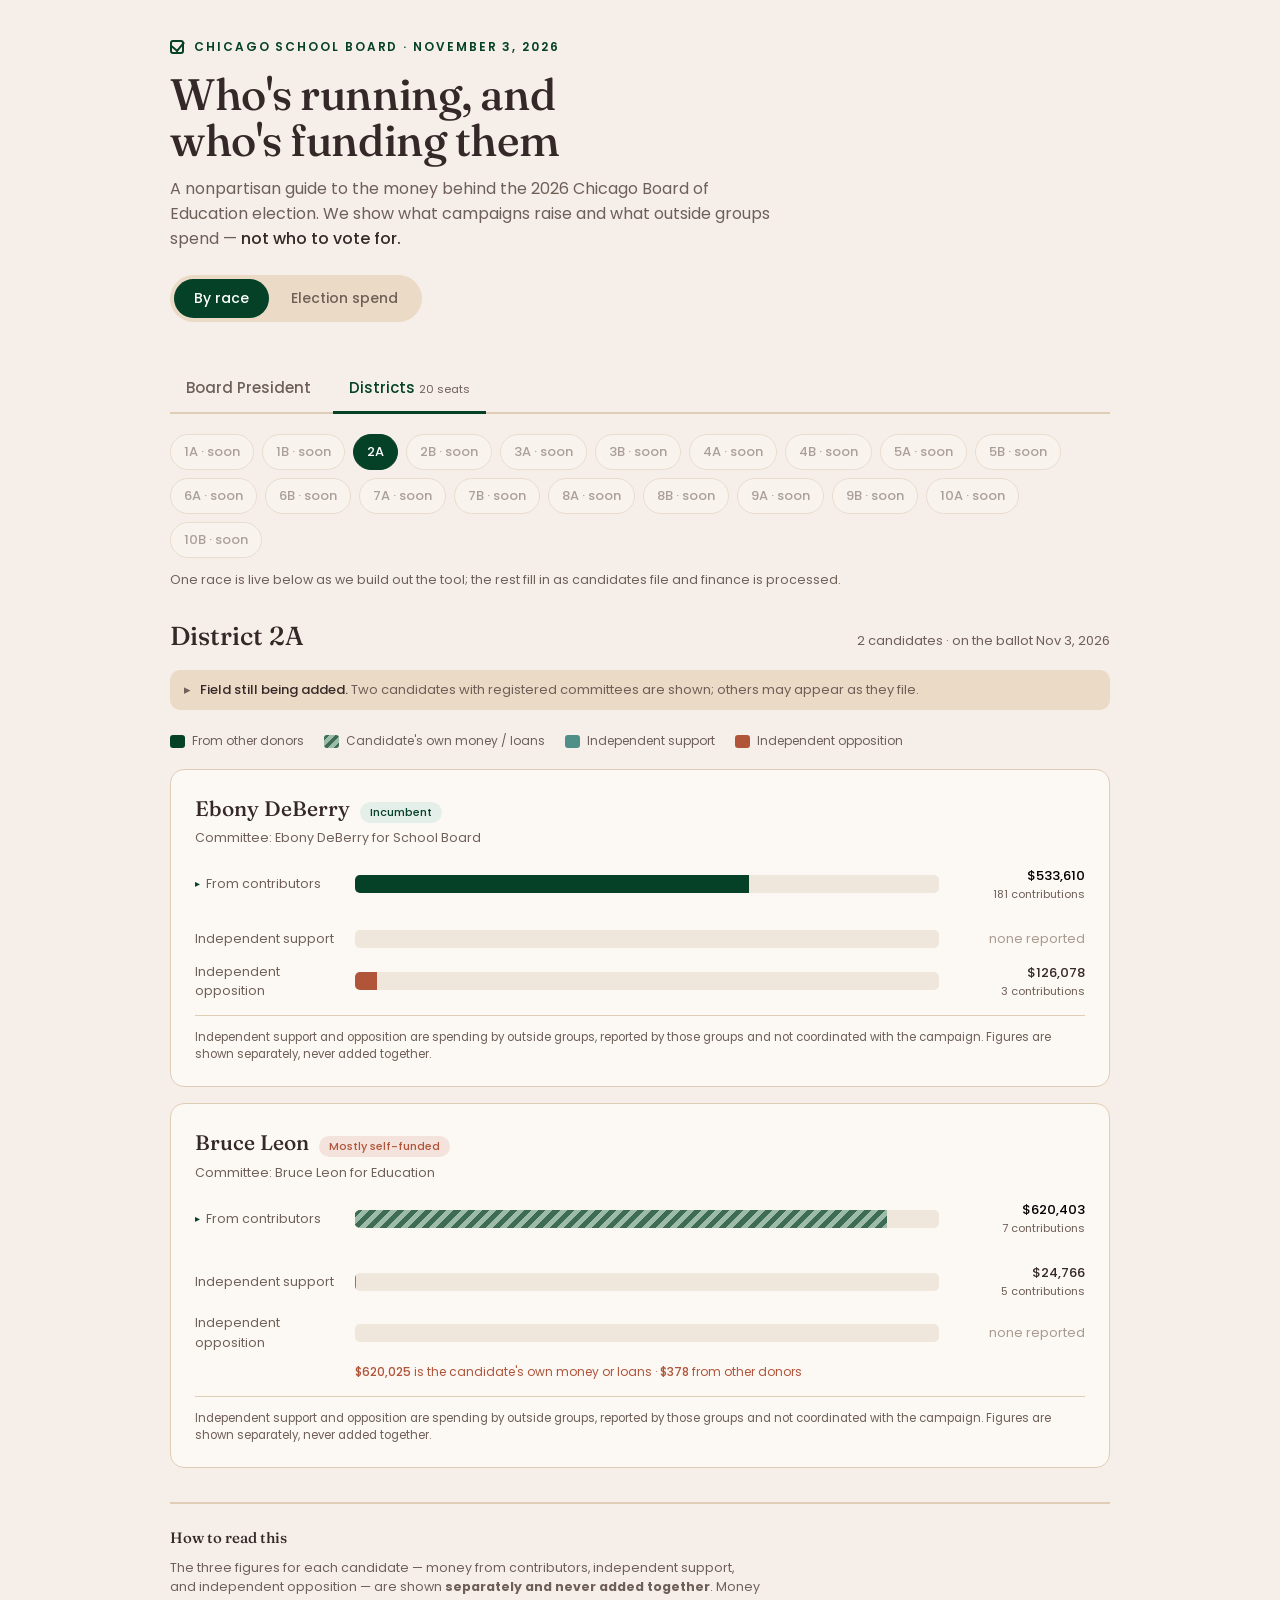
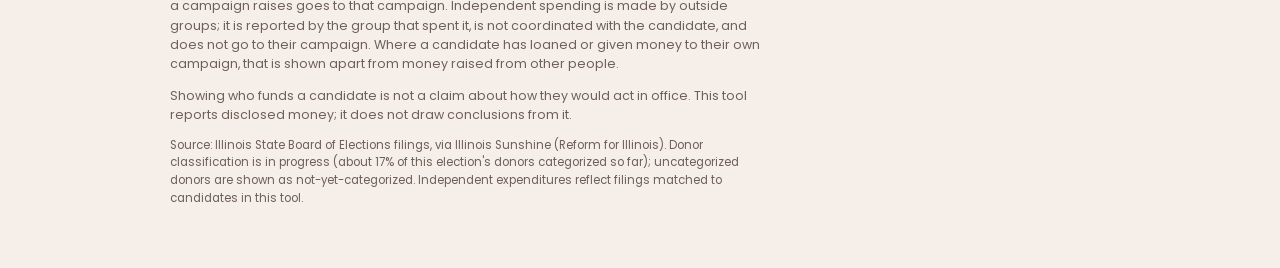
==== campaign-finance/elections/elections-embed-prototype.html @ 3e219d2b "docs: elections build spec, productionization brief, prototype reference" ====
<!doctype html>
<html lang="en">
<head>
<meta charset="utf-8">
<meta name="viewport" content="width=device-width, initial-scale=1">
<title>Chicago School Board 2026 — who's running & who funds them</title>
<link rel="preconnect" href="https://fonts.googleapis.com">
<link rel="preconnect" href="https://fonts.gstatic.com" crossorigin>
<!-- PROTOTYPE FONTS: Fraunces stands in for Recoleta (display). Swap to Recoleta in production. -->
<link href="https://fonts.googleapis.com/css2?family=Fraunces:opsz,wght@9..144,400;9..144,500;9..144,600&family=Poppins:wght@300;400;500;600&display=swap" rel="stylesheet">
<style>
  :root{
    --cream:#F6EFE9; --paper:#FCF8F3; --ink:#342828; --ink-soft:#6E5F58;
    --tan:#EBDAC6; --line:#E0CDB6;
    --teal:#044127; --sage:#508F88; --coral:#B0553A;
    --display:'Fraunces',Georgia,serif; --body:'Poppins',system-ui,sans-serif; --r:14px;
  }
  *{box-sizing:border-box}
  body{margin:0; background:var(--cream); color:var(--ink); font-family:var(--body);
    font-weight:400; line-height:1.55; -webkit-font-smoothing:antialiased}
  .wrap{max-width:980px; margin:0 auto; padding:0 20px}

  header.masthead{padding:38px 0 20px}
  .eyebrow{font-size:12px; letter-spacing:.16em; text-transform:uppercase; color:var(--teal);
    font-weight:600; margin:0 0 14px; display:flex; align-items:center; gap:10px}
  .eyebrow .box{width:14px; height:14px; border:2px solid var(--teal); border-radius:3px; position:relative; flex:none}
  .eyebrow .box::after{content:""; position:absolute; left:2px; top:-3px; width:6px; height:10px;
    border:solid var(--teal); border-width:0 2px 2px 0; transform:rotate(40deg)}
  h1{font-family:var(--display); font-weight:500; font-size:clamp(28px,5vw,44px); line-height:1.05;
    letter-spacing:-.01em; margin:0 0 14px; max-width:16ch}
  .lede{font-size:16px; color:var(--ink-soft); max-width:60ch; margin:0}
  .lede strong{color:var(--ink); font-weight:500}

  /* top-level segmented nav */
  .topnav{display:inline-flex; background:var(--tan); border-radius:30px; padding:4px; margin:24px 0 0; gap:2px}
  .topnav button{appearance:none; border:0; background:none; cursor:pointer; font-family:var(--body);
    font-size:14px; font-weight:500; color:var(--ink-soft); padding:9px 20px; border-radius:26px}
  .topnav button[aria-selected="true"]{background:var(--teal); color:#fff}
  .topnav button:focus-visible{outline:2px solid var(--sage); outline-offset:2px}

  nav.offices{display:flex; gap:6px; margin:22px 0 0; border-bottom:2px solid var(--line)}
  .office{appearance:none; border:0; background:none; cursor:pointer; font-family:var(--body);
    font-size:15px; font-weight:500; color:var(--ink-soft); padding:12px 16px;
    border-bottom:3px solid transparent; margin-bottom:-2px; border-radius:6px 6px 0 0}
  .office[aria-selected="true"]{color:var(--teal); border-bottom-color:var(--teal)}
  .office:focus-visible{outline:2px solid var(--sage); outline-offset:2px}
  .office .tag{font-size:11px; color:var(--ink-soft); font-weight:400}

  .districts{display:flex; flex-wrap:wrap; gap:8px; padding:20px 0 4px}
  .chip{appearance:none; cursor:pointer; font-family:var(--body); font-size:13px; font-weight:500;
    padding:7px 13px; border-radius:20px; border:1px solid var(--line); background:var(--paper); color:var(--ink-soft)}
  .chip[aria-pressed="true"]{background:var(--teal); border-color:var(--teal); color:#fff}
  .chip[data-status="soon"]{opacity:.55}
  .chip:focus-visible{outline:2px solid var(--sage); outline-offset:2px}
  .picker-note{font-size:12.5px; color:var(--ink-soft); margin:8px 0 0}

  .race-head{display:flex; align-items:baseline; justify-content:space-between; gap:16px; flex-wrap:wrap; margin:26px 0 4px}
  .race-head h2{font-family:var(--display); font-weight:500; font-size:26px; margin:0}
  .race-meta{font-size:13px; color:var(--ink-soft)}
  .field-note{font-size:13px; color:var(--ink-soft); background:var(--tan); border-radius:10px;
    padding:10px 14px; margin:14px 0 22px; display:flex; gap:9px; align-items:flex-start}
  .field-note b{color:var(--ink); font-weight:500}

  .card{background:var(--paper); border:1px solid var(--line); border-radius:var(--r); padding:22px 24px; margin:0 0 16px}
  .card-top{display:flex; align-items:baseline; gap:10px; flex-wrap:wrap; margin-bottom:4px}
  .cand-name{font-family:var(--display); font-weight:500; font-size:21px; margin:0}
  .chip-inc{font-size:11px; font-weight:500; color:var(--teal); background:#E5EFE9; border-radius:20px; padding:2px 10px}
  .chip-self{font-size:11px; font-weight:500; color:var(--coral); background:#F4E3DC; border-radius:20px; padding:2px 10px}
  .committee{font-size:12.5px; color:var(--ink-soft); margin:0 0 18px}

  .bars{display:flex; flex-direction:column; gap:13px}
  .barrow{display:grid; grid-template-columns:148px 1fr 134px; align-items:center; gap:12px}
  .barrow.click{cursor:pointer; appearance:none; border:0; background:none; text-align:left;
    font-family:var(--body); padding:6px 8px; margin:-6px -8px; border-radius:8px; width:calc(100% + 16px)}
  .barrow.click:hover{background:#F2E8DC}
  .barrow.click:focus-visible{outline:2px solid var(--sage); outline-offset:1px}
  .barlabel{font-size:12.5px; color:var(--ink-soft); display:flex; align-items:center; gap:6px}
  .barlabel .caret{font-size:10px; color:var(--teal); transition:transform .2s}
  .barrow.click[aria-expanded="true"] .caret{transform:rotate(90deg)}
  .bartrack{height:18px; background:#EFE6DC; border-radius:5px; overflow:hidden; position:relative}
  .barfill{height:100%; display:flex; transition:width .8s cubic-bezier(.2,.7,.2,1)}
  .seg{height:100%}
  .seg.third{background:var(--teal)}
  .seg.self{background:repeating-linear-gradient(135deg,#3E6B53 0 5px,#9DBBA9 5px 10px)}
  .seg.support{background:var(--sage)}
  .seg.oppose{background:var(--coral)}
  .barval{font-size:13px; font-weight:500; text-align:right}
  .barval .sub{display:block; font-size:11px; font-weight:400; color:var(--ink-soft)}
  .zero{color:#A99B91; font-weight:400}

  .selfline{font-size:12px; color:var(--coral); margin:11px 0 0; padding-left:160px}
  .selfline b{font-weight:500}
  .caption{font-size:11.5px; color:var(--ink-soft); margin:14px 0 0; padding-top:13px; border-top:1px solid var(--line)}

  /* contributor drill-down panel */
  .contrib{max-height:0; overflow:hidden; transition:max-height .3s ease; margin-top:0}
  .contrib.open{max-height:1400px; margin-top:12px}
  .contrib-inner{background:var(--cream); border:1px solid var(--line); border-radius:10px; padding:14px 16px}
  .contrib-h{font-size:12px; letter-spacing:.04em; text-transform:uppercase; color:var(--ink-soft); margin:0 0 10px}
  .crow{display:grid; grid-template-columns:1fr auto; gap:10px; padding:7px 0; border-bottom:1px solid var(--line); font-size:13px}
  .crow:last-child{border-bottom:0}
  .crow .who{display:flex; align-items:center; gap:8px; flex-wrap:wrap}
  .crow .amt{font-weight:500; white-space:nowrap}
  .crow .n{font-size:11px; color:var(--ink-soft)}
  .tagchip{font-size:10.5px; padding:1px 8px; border-radius:14px; background:var(--tan); color:var(--ink-soft)}
  .tagchip.self{background:#F4E3DC; color:var(--coral)}
  .contrib-note{font-size:12px; color:var(--ink-soft); margin:2px 0 0}

  .legend{display:flex; flex-wrap:wrap; gap:14px 20px; margin:6px 0 0; font-size:12px; color:var(--ink-soft)}
  .legend span{display:flex; align-items:center; gap:7px}
  .sw{width:15px; height:13px; border-radius:3px; flex:none}
  .sw.third{background:var(--teal)} .sw.self{background:repeating-linear-gradient(135deg,#3E6B53 0 4px,#9DBBA9 4px 8px)}
  .sw.support{background:var(--sage)} .sw.oppose{background:var(--coral)}

  /* election spend view */
  .preview-banner{font-size:12.5px; color:var(--ink-soft); background:var(--tan); border-radius:10px;
    padding:11px 15px; margin:22px 0 18px; display:flex; gap:9px; align-items:flex-start}
  .preview-banner b{color:var(--ink); font-weight:500}
  .srow{display:grid; grid-template-columns:30px 1fr auto; gap:14px; align-items:center;
    background:var(--paper); border:1px solid var(--line); border-radius:12px; padding:14px 18px; margin:0 0 10px}
  .srank{font-family:var(--display); font-size:18px; color:var(--ink-soft)}
  .sname{font-size:15px; font-weight:500}
  .sdetail{font-size:12.5px; color:var(--ink-soft); margin-top:2px}
  .samt{text-align:right; font-size:16px; font-weight:500}
  .samt .k{display:block; font-size:11px; font-weight:400; color:var(--ink-soft)}
  .stance{font-size:10.5px; padding:1px 9px; border-radius:14px; margin-left:8px}
  .stance.support{background:#E4EEEB; color:var(--sage)}
  .stance.oppose{background:#F4E3DC; color:var(--coral)}
  .stance.self{background:#F4E3DC; color:var(--coral)}
  .stance.pac{background:var(--tan); color:var(--ink-soft)}

  .soon{text-align:center; padding:54px 24px; background:var(--paper); border:1px dashed var(--line);
    border-radius:var(--r); color:var(--ink-soft)}
  .soon h2{font-family:var(--display); font-weight:500; color:var(--ink); font-size:22px; margin:0 0 8px}
  .soon p{margin:0 auto; max-width:46ch; font-size:14px}

  footer{margin:34px 0 60px; padding-top:22px; border-top:2px solid var(--line); font-size:12.5px; color:var(--ink-soft)}
  footer h3{font-family:var(--display); font-weight:500; color:var(--ink); font-size:15px; margin:0 0 8px}
  footer p{margin:0 0 12px; max-width:74ch}
  footer .src{font-size:11.5px}

  @media (max-width:560px){
    .barrow{grid-template-columns:1fr; gap:4px}
    .barval{text-align:left} .selfline{padding-left:0}
    .srow{grid-template-columns:24px 1fr; } .samt{grid-column:2; text-align:left; margin-top:6px}
  }
  @media (prefers-reduced-motion:reduce){ .barfill,.contrib{transition:none} }
</style>
</head>
<body>
<div class="wrap">

  <header class="masthead">
    <p class="eyebrow"><span class="box" aria-hidden="true"></span>Chicago School Board · November 3, 2026</p>
    <h1>Who's running, and who's funding them</h1>
    <p class="lede">A nonpartisan guide to the money behind the 2026 Chicago Board of Education election. We show what campaigns raise and what outside groups spend — <strong>not who to vote for.</strong></p>
    <div class="topnav" role="tablist" aria-label="View">
      <button role="tab" id="t-byrace" aria-selected="true">By race</button>
      <button role="tab" id="t-spend" aria-selected="false">Election spend</button>
    </div>
  </header>

  <section id="byrace">
    <nav class="offices" role="tablist" aria-label="Office">
      <button class="office" role="tab" id="tab-pres" aria-selected="false">Board President</button>
      <button class="office" role="tab" id="tab-dist" aria-selected="true">Districts <span class="tag">20 seats</span></button>
    </nav>
    <div id="picker" class="districts" role="group" aria-label="District"></div>
    <p class="picker-note" id="picker-note">One race is live below as we build out the tool; the rest fill in as candidates file and finance is processed.</p>
    <div id="view" aria-live="polite"></div>
  </section>

  <section id="spend" hidden></section>

  <footer>
    <h3>How to read this</h3>
    <p>The three figures for each candidate — money from contributors, independent support, and independent opposition — are shown <strong>separately and never added together</strong>. Money a campaign raises goes to that campaign. Independent spending is made by outside groups; it is reported by the group that spent it, is not coordinated with the candidate, and does not go to their campaign. Where a candidate has loaned or given money to their own campaign, that is shown apart from money raised from other people.</p>
    <p>Showing who funds a candidate is not a claim about how they would act in office. This tool reports disclosed money; it does not draw conclusions from it.</p>
    <p class="src">Source: Illinois State Board of Elections filings, via Illinois Sunshine (Reform for Illinois). Donor classification is in progress (about 17% of this election's donors categorized so far); uncategorized donors are shown as not-yet-categorized. Independent expenditures reflect filings matched to candidates in this tool.</p>
  </footer>

</div>

<script>
/* ============================================================================
   DATA — prototype slice; replace with fetch(ELECTION_DATA_URL) in production.
   Per-candidate "contributors" are the donor-rollup (by parent) for the drill-down.
   sb-d03 + the SPEND figures are the real first-ingest numbers; contributor NAMES
   are only included where confirmed (Leon's 7 rows, dumped read-only). DeBerry's
   181 contributors and the IE spender NAMES are not inlined — see contributorsNote
   / nameKnown:false — those come from the live data.
   ============================================================================ */
const SCALE = 650000;
const DATA = {
  races: [
    { id:"sb-president", office:"pres", label:"Board President", status:"soon" },
    { id:"sb-d01", office:"dist", code:"1A", label:"District 1A", status:"soon" },
    { id:"sb-d02", office:"dist", code:"1B", label:"District 1B", status:"soon" },
    { id:"sb-d03", office:"dist", code:"2A", label:"District 2A", status:"live",
      fieldNote:"Two candidates with registered committees are shown; others may appear as they file.",
      candidates:[
        { name:"Ebony DeBerry", incumbent:true, committee:"Ebony DeBerry for School Board",
          contributions:533610, contributors:181, selfFunded:0, thirdParty:533610,
          support:0, supportN:0, oppose:126078, opposeN:3,
          contributorList:[],
          contributorsNote:"181 contributions totaling $533,610. The itemized contributor list loads from the live filings data — in the published tool this expands to every donor, rolled up and sorted largest first." },
        { name:"Bruce Leon", incumbent:false, committee:"Bruce Leon for Education",
          contributions:620403, contributors:7, selfFunded:620025, thirdParty:378,
          support:24766, supportN:5, oppose:0, opposeN:0,
          contributorList:[
            { who:"Bruce Leon", tag:"Candidate's own money / loans", self:true, amount:620025, n:6 },
            { who:"Z to A Research", tag:"Not yet categorized", self:false, amount:378, n:1 }
          ] }
      ]
    },
    { id:"sb-d04", office:"dist", code:"2B", label:"District 2B", status:"soon" },
    { id:"sb-d05", office:"dist", code:"3A", label:"District 3A", status:"soon" },
    { id:"sb-d06", office:"dist", code:"3B", label:"District 3B", status:"soon" },
    { id:"sb-d07", office:"dist", code:"4A", label:"District 4A", status:"soon" },
    { id:"sb-d08", office:"dist", code:"4B", label:"District 4B", status:"soon" },
    { id:"sb-d09", office:"dist", code:"5A", label:"District 5A", status:"soon" },
    { id:"sb-d10", office:"dist", code:"5B", label:"District 5B", status:"soon" },
    { id:"sb-d11", office:"dist", code:"6A", label:"District 6A", status:"soon" },
    { id:"sb-d12", office:"dist", code:"6B", label:"District 6B", status:"soon" },
    { id:"sb-d13", office:"dist", code:"7A", label:"District 7A", status:"soon" },
    { id:"sb-d14", office:"dist", code:"7B", label:"District 7B", status:"soon" },
    { id:"sb-d15", office:"dist", code:"8A", label:"District 8A", status:"soon" },
    { id:"sb-d16", office:"dist", code:"8B", label:"District 8B", status:"soon" },
    { id:"sb-d17", office:"dist", code:"9A", label:"District 9A", status:"soon" },
    { id:"sb-d18", office:"dist", code:"9B", label:"District 9B", status:"soon" },
    { id:"sb-d19", office:"dist", code:"10A", label:"District 10A", status:"soon" },
    { id:"sb-d20", office:"dist", code:"10B", label:"District 10B", status:"soon" }
  ],
  // Election spend — ranked largest first. Real figures; IE committee names withheld
  // (nameKnown:false) until the live data pull. Self-funding shown as its own kind.
  spend:[
    { name:"Bruce Leon", kind:"self", nameKnown:true, amount:620025,
      detail:"Self-funded his own campaign — loans and personal contributions (District 2A)" },
    { name:"Independent expenditure committee", kind:"support", nameKnown:false, amount:367781,
      detail:"Spent supporting Michelle Pierre (District 1B)" },
    { name:"Independent expenditure committee", kind:"oppose", nameKnown:false, amount:126078,
      detail:"Spent opposing Ebony DeBerry (District 2A)" },
    { name:"Independent expenditure committee", kind:"support", nameKnown:false, amount:24766,
      detail:"Spent supporting Bruce Leon (District 2A)" },
    { name:"Z to A Research", kind:"donor", nameKnown:true, amount:378,
      detail:"Contributed to Bruce Leon (District 2A)" }
  ]
};

const $ = s => document.querySelector(s);
const usd = n => "$" + Math.round(n).toLocaleString();
const pct = v => Math.max(v>0 ? 0.8 : 0, (v/SCALE)*100);
let topView = "byrace", office = "dist", activeRace = "sb-d03", uid = 0;

function bar(label, segs, count, clickId){
  const sum = segs.reduce((a,s)=>a+s.v,0);
  const fill = segs.filter(s=>s.v>0).map(s=>
    `<div class="seg ${s.cls}" style="width:${(s.v/SCALE*100)||0}%"></div>`).join("");
  const valHtml = sum>0
    ? `${usd(sum)}${count!=null?`<span class="sub">${count} ${count===1?'contribution':'contributions'}</span>`:''}`
    : `<span class="zero">none reported</span>`;
  const labelHtml = clickId
    ? `<span class="barlabel"><span class="caret">▸</span>${label}</span>`
    : `<span class="barlabel">${label}</span>`;
  const inner = `${labelHtml}
    <div class="bartrack"><div class="barfill" style="width:${pct(sum)}%">${fill}</div></div>
    <div class="barval">${valHtml}</div>`;
  return clickId
    ? `<button class="barrow click" type="button" aria-expanded="false" aria-controls="${clickId}">${inner}</button>`
    : `<div class="barrow">${inner}</div>`;
}

function contribPanel(c, id){
  let body;
  if(c.contributorList && c.contributorList.length){
    body = c.contributorList.map(r=>`<div class="crow">
      <div class="who">${r.who}<span class="tagchip ${r.self?'self':''}">${r.tag}</span></div>
      <div class="amt">${usd(r.amount)} <span class="n">· ${r.n} ${r.n===1?'record':'records'}</span></div>
    </div>`).join("");
  } else {
    body = `<p class="contrib-note">${c.contributorsNote||"Contributor detail loads from the live filings data."}</p>`;
  }
  return `<div class="contrib" id="${id}"><div class="contrib-inner">
    <p class="contrib-h">Who gave to this campaign</p>${body}</div></div>`;
}

function card(c){
  const cid = "contrib-"+(uid++);
  const mostlySelf = c.contributions>0 && c.selfFunded/c.contributions >= 0.5;
  const chips = [
    c.incumbent ? `<span class="chip-inc">Incumbent</span>`:"",
    mostlySelf ? `<span class="chip-self">Mostly self-funded</span>`:""
  ].join("");
  const contribBar = bar("From contributors",
    [ {cls:"third", v:c.thirdParty}, {cls:"self", v:c.selfFunded} ], c.contributors, cid);
  const selfLine = c.selfFunded>0
    ? `<p class="selfline"><b>${usd(c.selfFunded)}</b> is the candidate's own money or loans · <b>${usd(c.thirdParty)}</b> from other donors</p>`:"";
  const supportBar = bar("Independent support", [ {cls:"support", v:c.support} ], c.supportN, null);
  const opposeBar  = bar("Independent opposition", [ {cls:"oppose", v:c.oppose} ], c.opposeN, null);
  return `<article class="card">
    <div class="card-top"><h3 class="cand-name">${c.name}</h3>${chips}</div>
    <p class="committee">Committee: ${c.committee}</p>
    <div class="bars">${contribBar}${contribPanel(c,cid)}${supportBar}${opposeBar}</div>
    ${selfLine}
    <p class="caption">Independent support and opposition are spending by outside groups, reported by those groups and not coordinated with the campaign. Figures are shown separately, never added together.</p>
  </article>`;
}

function legend(){
  return `<div class="legend" aria-hidden="true">
    <span><i class="sw third"></i>From other donors</span>
    <span><i class="sw self"></i>Candidate's own money / loans</span>
    <span><i class="sw support"></i>Independent support</span>
    <span><i class="sw oppose"></i>Independent opposition</span></div>`;
}

function renderByRace(){
  $("#tab-pres").setAttribute("aria-selected", office==="pres");
  $("#tab-dist").setAttribute("aria-selected", office==="dist");
  const inOffice = DATA.races.filter(r=>r.office===office);
  $("#picker").innerHTML = inOffice.map(r=>{
    const lbl = office==="dist" ? r.code : r.label;
    return `<button class="chip" data-status="${r.status}" data-id="${r.id}"
      aria-pressed="${r.id===activeRace}">${lbl}${r.status==="live"?'':' · soon'}</button>`;}).join("");
  $("#picker").style.display = office==="dist" ? "flex":"none";
  $("#picker-note").style.display = office==="dist" ? "block":"none";

  const race = DATA.races.find(r=>r.id===activeRace) || inOffice.find(r=>r.status==="live") || inOffice[0];
  if(!race || race.status!=="live"){
    $("#view").innerHTML = `<div class="soon"><h2>${race?race.label:"This race"} — coming soon</h2>
      <p>We're adding candidates and campaign-finance data for this race. Check back as the field fills in.</p></div>`;
    return;
  }
  const cands = [...race.candidates].sort((a,b)=>a.name.split(" ").pop().localeCompare(b.name.split(" ").pop()));
  uid = 0;
  $("#view").innerHTML = `
    <div class="race-head"><h2>${race.label}</h2>
      <span class="race-meta">${cands.length} candidates · on the ballot Nov 3, 2026</span></div>
    ${race.fieldNote?`<p class="field-note">▸ <span><b>Field still being added.</b> ${race.fieldNote}</span></p>`:''}
    ${legend()}<div style="height:18px"></div>${cands.map(card).join("")}`;
}

function renderSpend(){
  const rows = [...DATA.spend].sort((a,b)=>b.amount-a.amount);
  const stanceChip = r => {
    if(r.kind==="self") return `<span class="stance self">self-funding</span>`;
    if(r.kind==="support") return `<span class="stance support">independent support</span>`;
    if(r.kind==="oppose") return `<span class="stance oppose">independent opposition</span>`;
    return `<span class="stance pac">contribution</span>`;
  };
  $("#spend").innerHTML = `
    <p class="preview-banner">▸ <span><b>Preview with confirmed figures.</b> The published view ranks all 3,093 donors and every independent spender by name, each expandable to its rolled-up detail. Shown here are the spend figures confirmed in the first data run; independent-committee names fill in from the live filings.</span></p>
    ${rows.map((r,i)=>`<div class="srow">
      <div class="srank">${i+1}</div>
      <div><span class="sname">${r.name}</span>${stanceChip(r)}${r.nameKnown?'':' <span class="n" style="font-size:11px;color:#A99B91">(name in live view)</span>'}
        <div class="sdetail">${r.detail}</div></div>
      <div class="samt">${usd(r.amount)}<span class="k">${r.kind==="self"?"candidate's own":r.kind==="donor"?"to a campaign":"independent"}</span></div>
    </div>`).join("")}`;
}

function render(){
  $("#byrace").hidden = topView!=="byrace";
  $("#spend").hidden  = topView!=="spend";
  $("#t-byrace").setAttribute("aria-selected", topView==="byrace");
  $("#t-spend").setAttribute("aria-selected", topView==="spend");
  if(topView==="byrace") renderByRace(); else renderSpend();
}

$("#t-byrace").onclick = ()=>{ topView="byrace"; render(); };
$("#t-spend").onclick  = ()=>{ topView="spend";  render(); };
$("#tab-pres").onclick = ()=>{ office="pres"; activeRace=""; render(); };
$("#tab-dist").onclick = ()=>{ office="dist"; activeRace="sb-d03"; render(); };
$("#picker").addEventListener("click", e=>{
  const b=e.target.closest(".chip"); if(!b) return; activeRace=b.dataset.id; render(); });
// drill-down toggle (event delegation; no re-render so state persists)
$("#view").addEventListener("click", e=>{
  const btn=e.target.closest(".barrow.click"); if(!btn) return;
  const panel=document.getElementById(btn.getAttribute("aria-controls")); if(!panel) return;
  const open=panel.classList.toggle("open");
  btn.setAttribute("aria-expanded", open);
});

render();
</script>
</body>
</html>
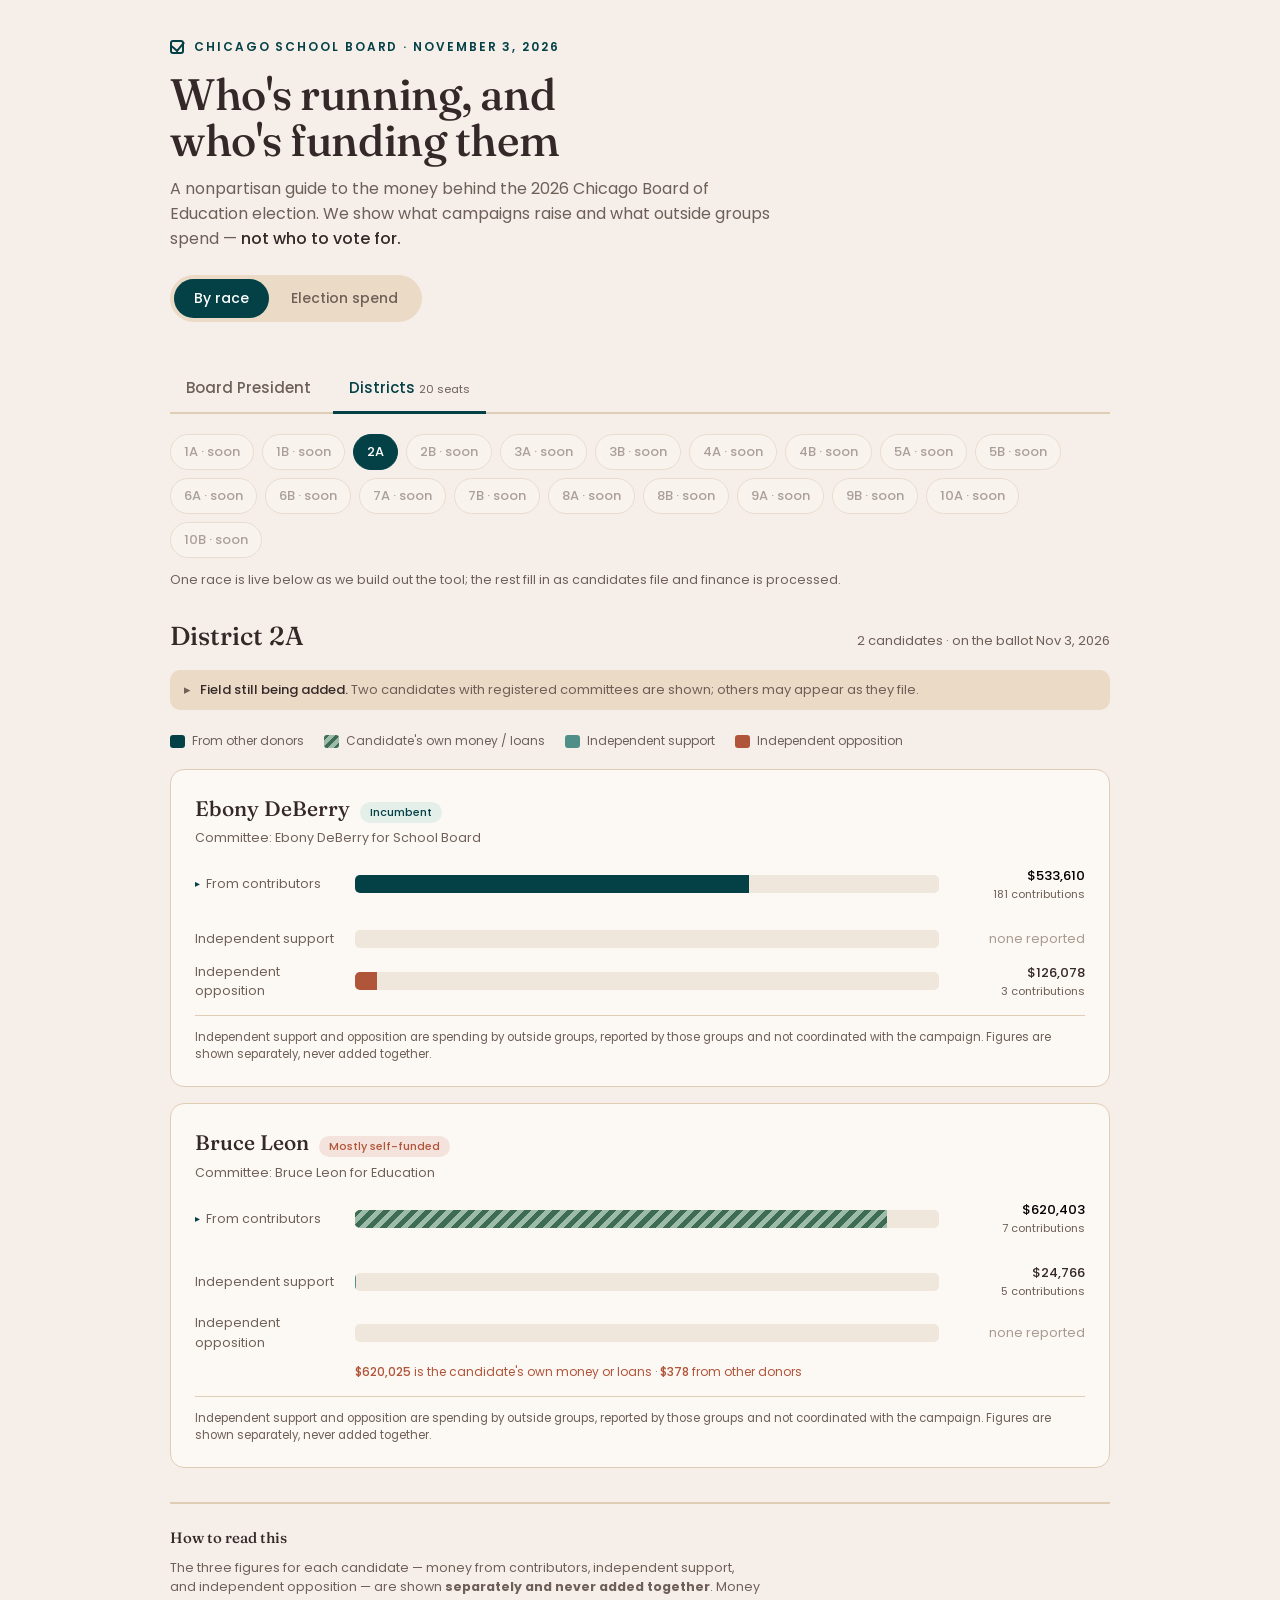
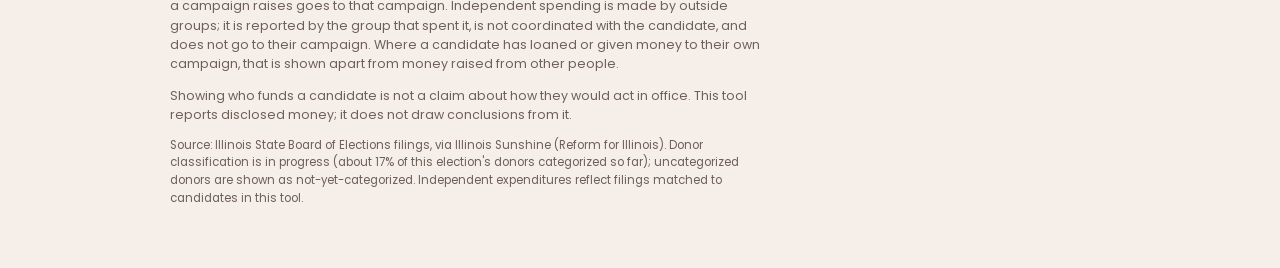
==== commit ce67dee4: "HYGIENE-1 (ii): council modal and tile, D2 weights, un-feature prune, docs Code and documentation on" ====
--- a/campaign-finance/elections/elections-embed-prototype.html
+++ b/campaign-finance/elections/elections-embed-prototype.html
@@ -12,7 +12,7 @@
   :root{
     --cream:#F6EFE9; --paper:#FCF8F3; --ink:#342828; --ink-soft:#6E5F58;
     --tan:#EBDAC6; --line:#E0CDB6;
-    --teal:#044127; --sage:#508F88; --coral:#B0553A;
+    --teal:#044147; --sage:#508F88; --coral:#B0553A;
     --display:'Fraunces',Georgia,serif; --body:'Poppins',system-ui,sans-serif; --r:14px;
   }
   *{box-sizing:border-box}
